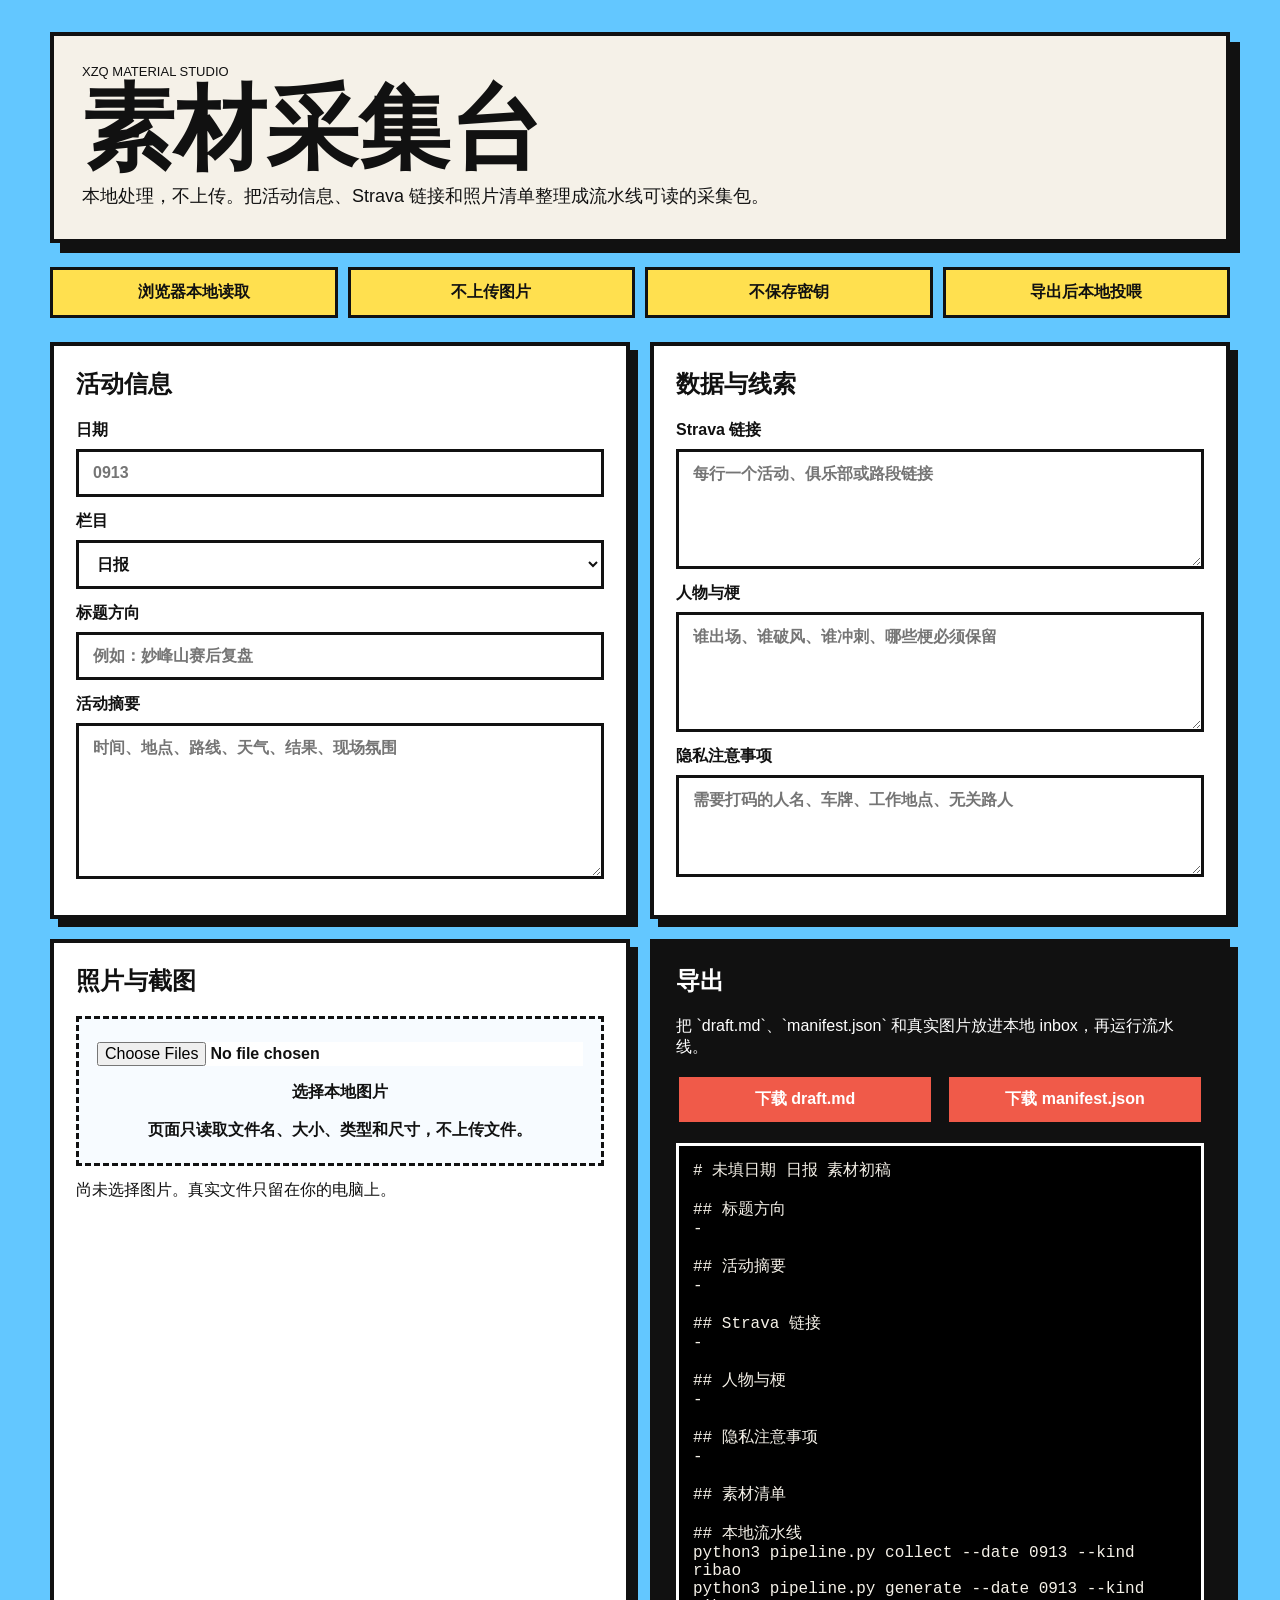
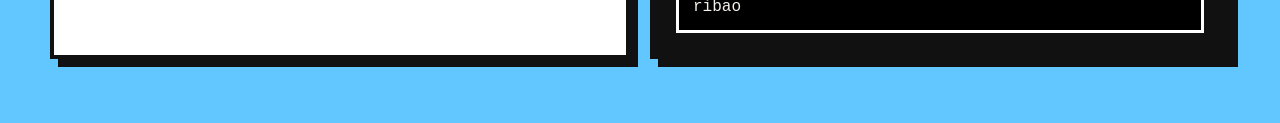
==== pages/material-studio/index.html @ b2db0a84 "feat: add material studio pages" ====
<!doctype html>
<html lang="zh-CN">
  <head>
    <meta charset="utf-8" />
    <meta name="viewport" content="width=device-width, initial-scale=1" />
    <title>辛庄桥小火车素材采集台</title>
    <link rel="stylesheet" href="./styles.css" />
  </head>
  <body>
    <main class="shell">
      <section class="masthead">
        <p class="eyebrow">XZQ MATERIAL STUDIO</p>
        <h1>素材采集台</h1>
        <p class="lead">本地处理，不上传。把活动信息、Strava 链接和照片清单整理成流水线可读的采集包。</p>
      </section>

      <section class="privacy-strip" aria-label="隐私边界">
        <span>浏览器本地读取</span>
        <span>不上传图片</span>
        <span>不保存密钥</span>
        <span>导出后本地投喂</span>
      </section>

      <form id="material-form" class="grid" autocomplete="off">
        <section class="panel">
          <h2>活动信息</h2>
          <label>
            日期
            <input id="date" name="date" type="text" placeholder="0913" required />
          </label>
          <label>
            栏目
            <select id="kind" name="kind">
              <option value="ribao">日报</option>
              <option value="wanbao">晚报</option>
              <option value="zaobao">早报</option>
              <option value="subao">速报</option>
              <option value="kuaixun">快讯</option>
              <option value="tuanjian">团建</option>
            </select>
          </label>
          <label>
            标题方向
            <input id="title-hint" name="titleHint" type="text" placeholder="例如：妙峰山赛后复盘" />
          </label>
          <label>
            活动摘要
            <textarea id="summary" name="summary" rows="7" placeholder="时间、地点、路线、天气、结果、现场氛围"></textarea>
          </label>
        </section>

        <section class="panel">
          <h2>数据与线索</h2>
          <label>
            Strava 链接
            <textarea id="strava-links" name="stravaLinks" rows="5" placeholder="每行一个活动、俱乐部或路段链接"></textarea>
          </label>
          <label>
            人物与梗
            <textarea id="people-notes" name="peopleNotes" rows="5" placeholder="谁出场、谁破风、谁冲刺、哪些梗必须保留"></textarea>
          </label>
          <label>
            隐私注意事项
            <textarea id="privacy-notes" name="privacyNotes" rows="4" placeholder="需要打码的人名、车牌、工作地点、无关路人"></textarea>
          </label>
        </section>

        <section class="panel files">
          <h2>照片与截图</h2>
          <label class="drop">
            <input id="files" type="file" multiple accept="image/*" />
            <strong>选择本地图片</strong>
            <span>页面只读取文件名、大小、类型和尺寸，不上传文件。</span>
          </label>
          <div id="file-list" class="file-list" aria-live="polite"></div>
        </section>

        <section class="panel output">
          <h2>导出</h2>
          <p>把 `draft.md`、`manifest.json` 和真实图片放进本地 inbox，再运行流水线。</p>
          <div class="actions">
            <button type="button" id="download-draft">下载 draft.md</button>
            <button type="button" id="download-manifest">下载 manifest.json</button>
          </div>
          <pre id="preview" aria-label="draft 预览"></pre>
        </section>
      </form>
    </main>
    <script src="./app.js"></script>
  </body>
</html>
---- pages/material-studio/styles.css ----
:root {
  color-scheme: light;
  --ink: #111;
  --paper: #f5f1e8;
  --blue: #63c7ff;
  --red: #f05a49;
  --yellow: #ffe04f;
  --line: #111;
}

* {
  box-sizing: border-box;
}

body {
  margin: 0;
  background: var(--blue);
  color: var(--ink);
  font-family: "Arial Black", "Helvetica Neue", sans-serif;
}

.shell {
  width: min(1180px, calc(100vw - 32px));
  margin: 0 auto;
  padding: 32px 0 48px;
}

.masthead {
  border: 4px solid var(--line);
  background: var(--paper);
  padding: 28px;
  box-shadow: 10px 10px 0 var(--line);
}

.eyebrow {
  margin: 0 0 8px;
  font-size: 13px;
  letter-spacing: 0;
}

h1,
h2,
p {
  margin-top: 0;
}

h1 {
  margin-bottom: 12px;
  font-size: clamp(44px, 8vw, 92px);
  line-height: 0.9;
}

h2 {
  font-size: 24px;
}

.lead {
  max-width: 760px;
  margin-bottom: 0;
  font-family: "Helvetica Neue", sans-serif;
  font-size: 18px;
  line-height: 1.6;
}

.privacy-strip {
  display: grid;
  grid-template-columns: repeat(4, 1fr);
  gap: 10px;
  margin: 24px 0;
}

.privacy-strip span {
  border: 3px solid var(--line);
  background: var(--yellow);
  padding: 12px;
  text-align: center;
  font-weight: 900;
}

.grid {
  display: grid;
  grid-template-columns: repeat(2, minmax(0, 1fr));
  gap: 20px;
}

.panel {
  border: 4px solid var(--line);
  background: white;
  padding: 22px;
  box-shadow: 8px 8px 0 var(--line);
}

label {
  display: grid;
  gap: 8px;
  margin: 14px 0;
  font-family: "Helvetica Neue", sans-serif;
  font-weight: 800;
}

input,
select,
textarea,
button {
  width: 100%;
  border: 3px solid var(--line);
  border-radius: 0;
  background: #fff;
  color: var(--ink);
  font: inherit;
  font-family: "Helvetica Neue", sans-serif;
  padding: 12px 14px;
}

textarea {
  resize: vertical;
}

.drop {
  min-height: 150px;
  place-items: center;
  border: 3px dashed var(--line);
  background: #f7fbff;
  padding: 18px;
  text-align: center;
}

.drop input {
  border: 0;
  padding: 0;
}

.file-list {
  display: grid;
  gap: 10px;
}

.file-card {
  display: grid;
  gap: 8px;
  border: 3px solid var(--line);
  padding: 12px;
  background: var(--paper);
  font-family: "Helvetica Neue", sans-serif;
}

.file-meta {
  display: flex;
  flex-wrap: wrap;
  gap: 8px;
  font-size: 13px;
  font-weight: 800;
}

.file-meta span {
  background: var(--yellow);
  border: 2px solid var(--line);
  padding: 4px 8px;
}

.output {
  background: #111;
  color: white;
}

.actions {
  display: grid;
  grid-template-columns: repeat(2, minmax(0, 1fr));
  gap: 12px;
}

button {
  cursor: pointer;
  background: var(--red);
  color: white;
  font-weight: 900;
}

button:hover {
  transform: translate(-2px, -2px);
  box-shadow: 4px 4px 0 white;
}

pre {
  min-height: 260px;
  overflow: auto;
  border: 3px solid white;
  margin: 18px 0 0;
  padding: 14px;
  background: #000;
  color: #f5f1e8;
  white-space: pre-wrap;
  font-family: ui-monospace, SFMono-Regular, Menlo, Consolas, monospace;
}

@media (max-width: 760px) {
  .privacy-strip,
  .grid,
  .actions {
    grid-template-columns: 1fr;
  }

  .masthead,
  .panel {
    box-shadow: 5px 5px 0 var(--line);
  }
}
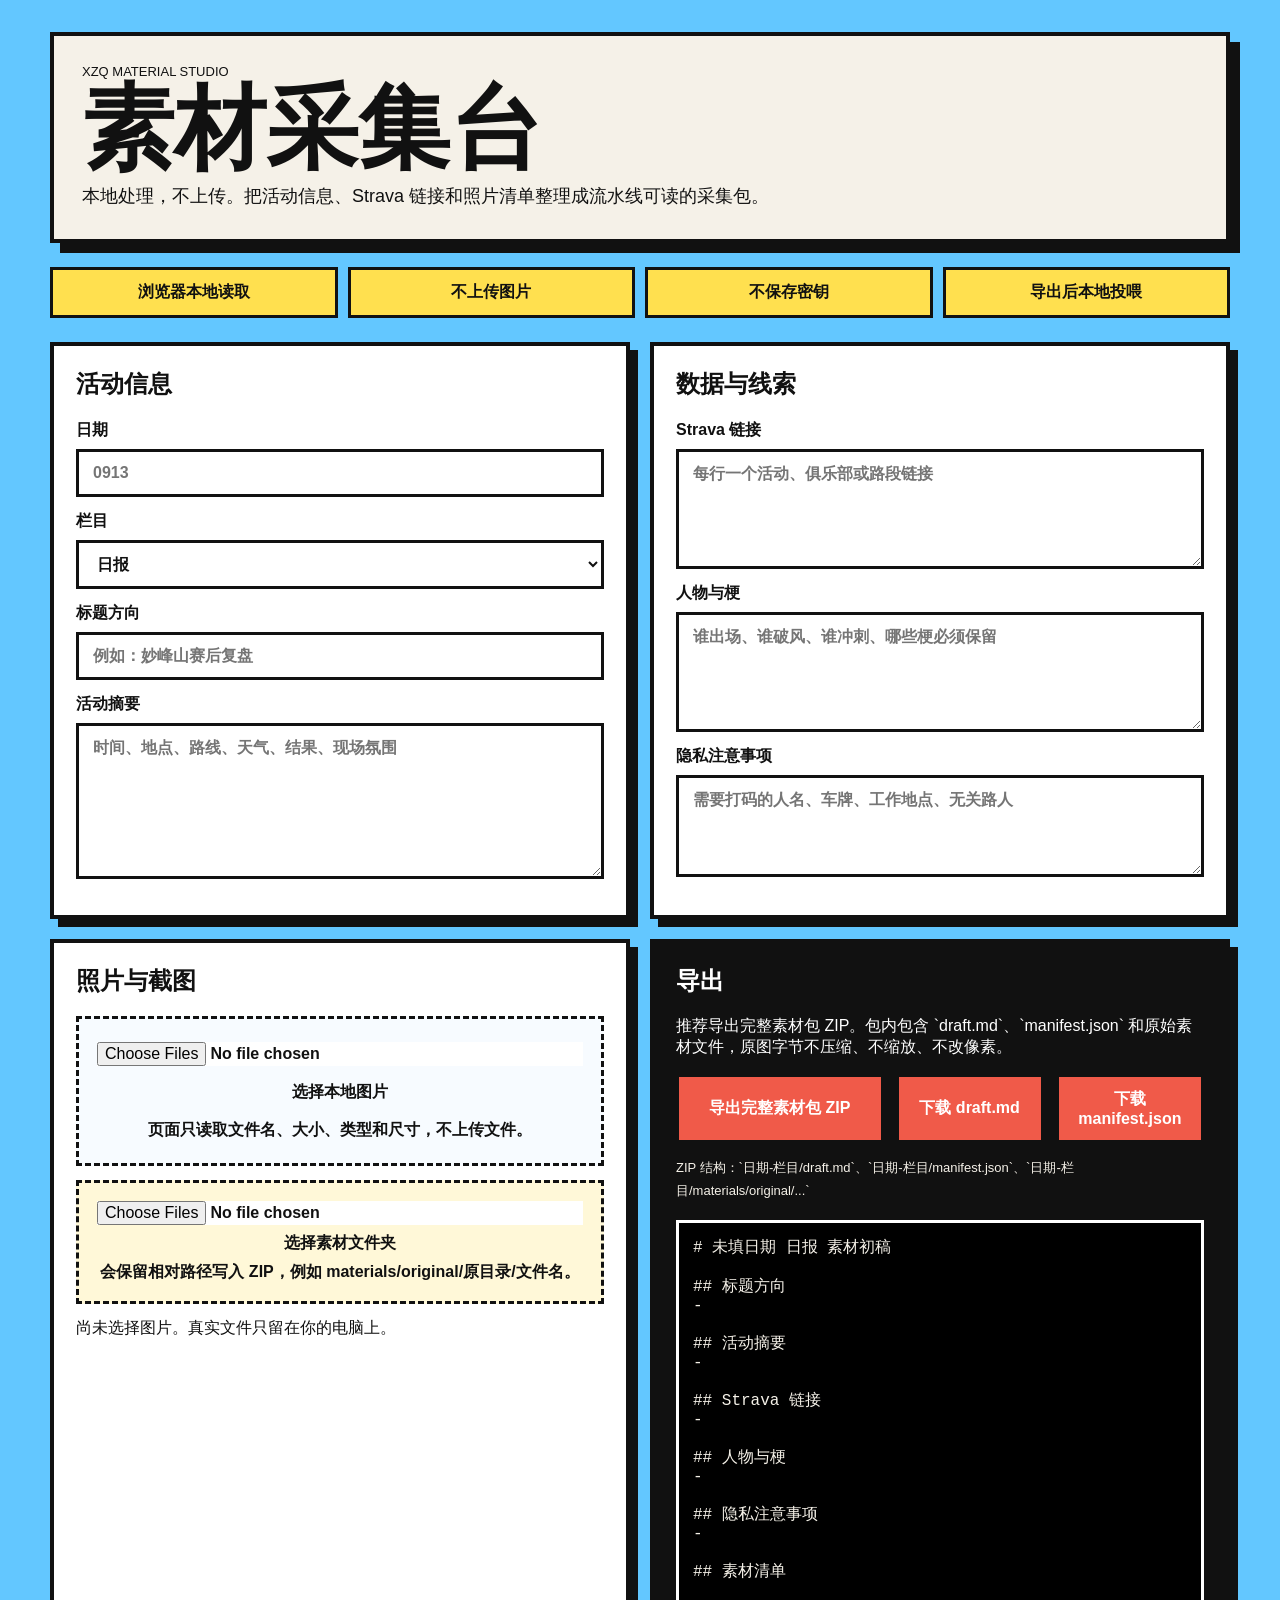
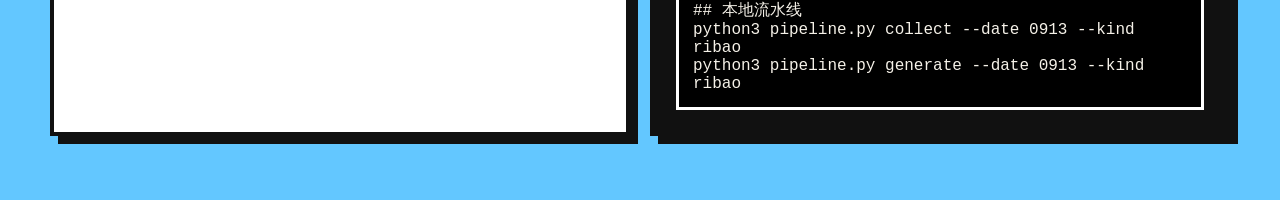
==== commit 4843d66c: "feat: export material studio zip package" ====
--- a/pages/material-studio/index.html
+++ b/pages/material-studio/index.html
@@ -72,16 +72,23 @@
             <strong>选择本地图片</strong>
             <span>页面只读取文件名、大小、类型和尺寸，不上传文件。</span>
           </label>
+          <label class="drop directory">
+            <input id="folders" type="file" multiple webkitdirectory />
+            <strong>选择素材文件夹</strong>
+            <span>会保留相对路径写入 ZIP，例如 materials/original/原目录/文件名。</span>
+          </label>
           <div id="file-list" class="file-list" aria-live="polite"></div>
         </section>
 
         <section class="panel output">
           <h2>导出</h2>
-          <p>把 `draft.md`、`manifest.json` 和真实图片放进本地 inbox，再运行流水线。</p>
+          <p>推荐导出完整素材包 ZIP。包内包含 `draft.md`、`manifest.json` 和原始素材文件，原图字节不压缩、不缩放、不改像素。</p>
           <div class="actions">
+            <button type="button" id="download-zip">导出完整素材包 ZIP</button>
             <button type="button" id="download-draft">下载 draft.md</button>
             <button type="button" id="download-manifest">下载 manifest.json</button>
           </div>
+          <p class="package-shape">ZIP 结构：`日期-栏目/draft.md`、`日期-栏目/manifest.json`、`日期-栏目/materials/original/...`</p>
           <pre id="preview" aria-label="draft 预览"></pre>
         </section>
       </form>
--- a/pages/material-studio/styles.css
+++ b/pages/material-studio/styles.css
@@ -125,6 +125,11 @@
   text-align: center;
 }
 
+.drop.directory {
+  min-height: 112px;
+  background: #fff8d8;
+}
+
 .drop input {
   border: 0;
   padding: 0;
@@ -165,7 +170,7 @@
 
 .actions {
   display: grid;
-  grid-template-columns: repeat(2, minmax(0, 1fr));
+  grid-template-columns: 1.4fr repeat(2, minmax(0, 1fr));
   gap: 12px;
 }
 
@@ -179,6 +184,14 @@
 button:hover {
   transform: translate(-2px, -2px);
   box-shadow: 4px 4px 0 white;
+}
+
+.package-shape {
+  color: #f5f1e8;
+  font-family: "Helvetica Neue", sans-serif;
+  font-size: 13px;
+  line-height: 1.7;
+  margin: 14px 0 0;
 }
 
 pre {
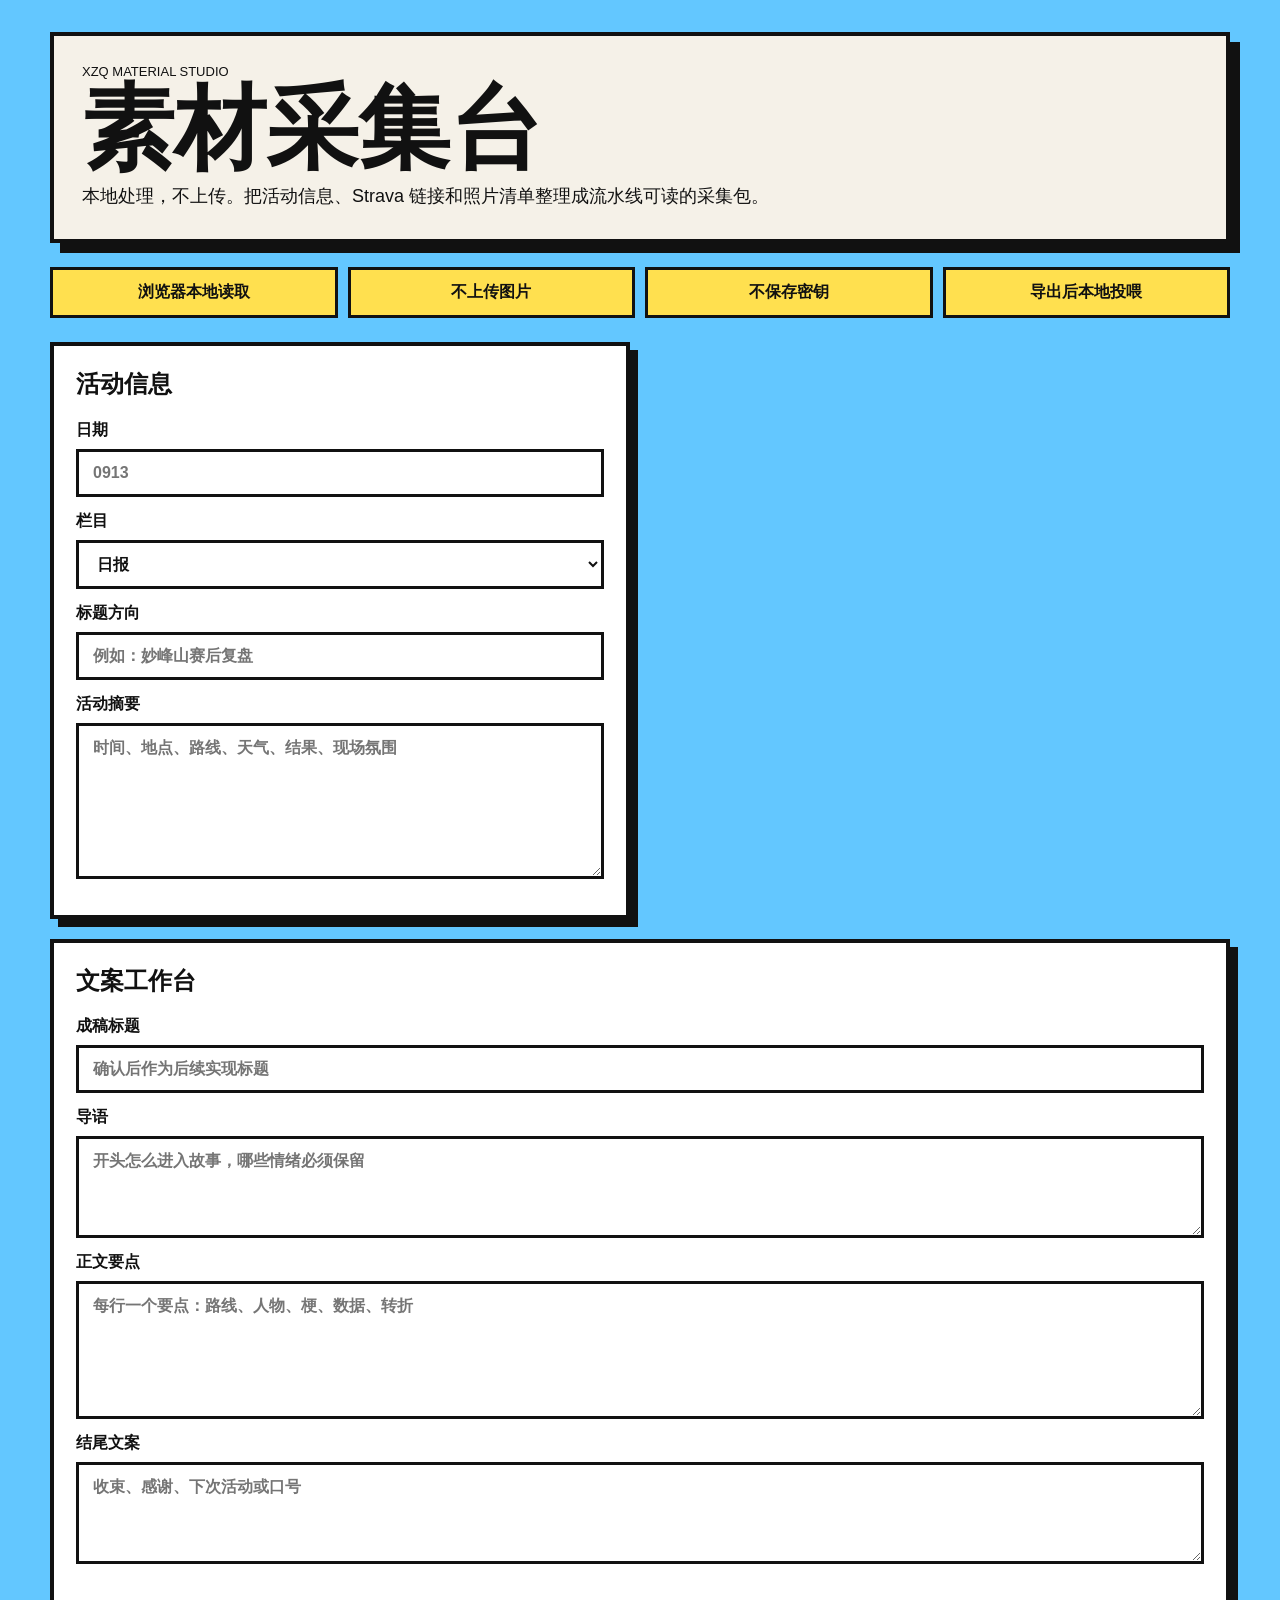
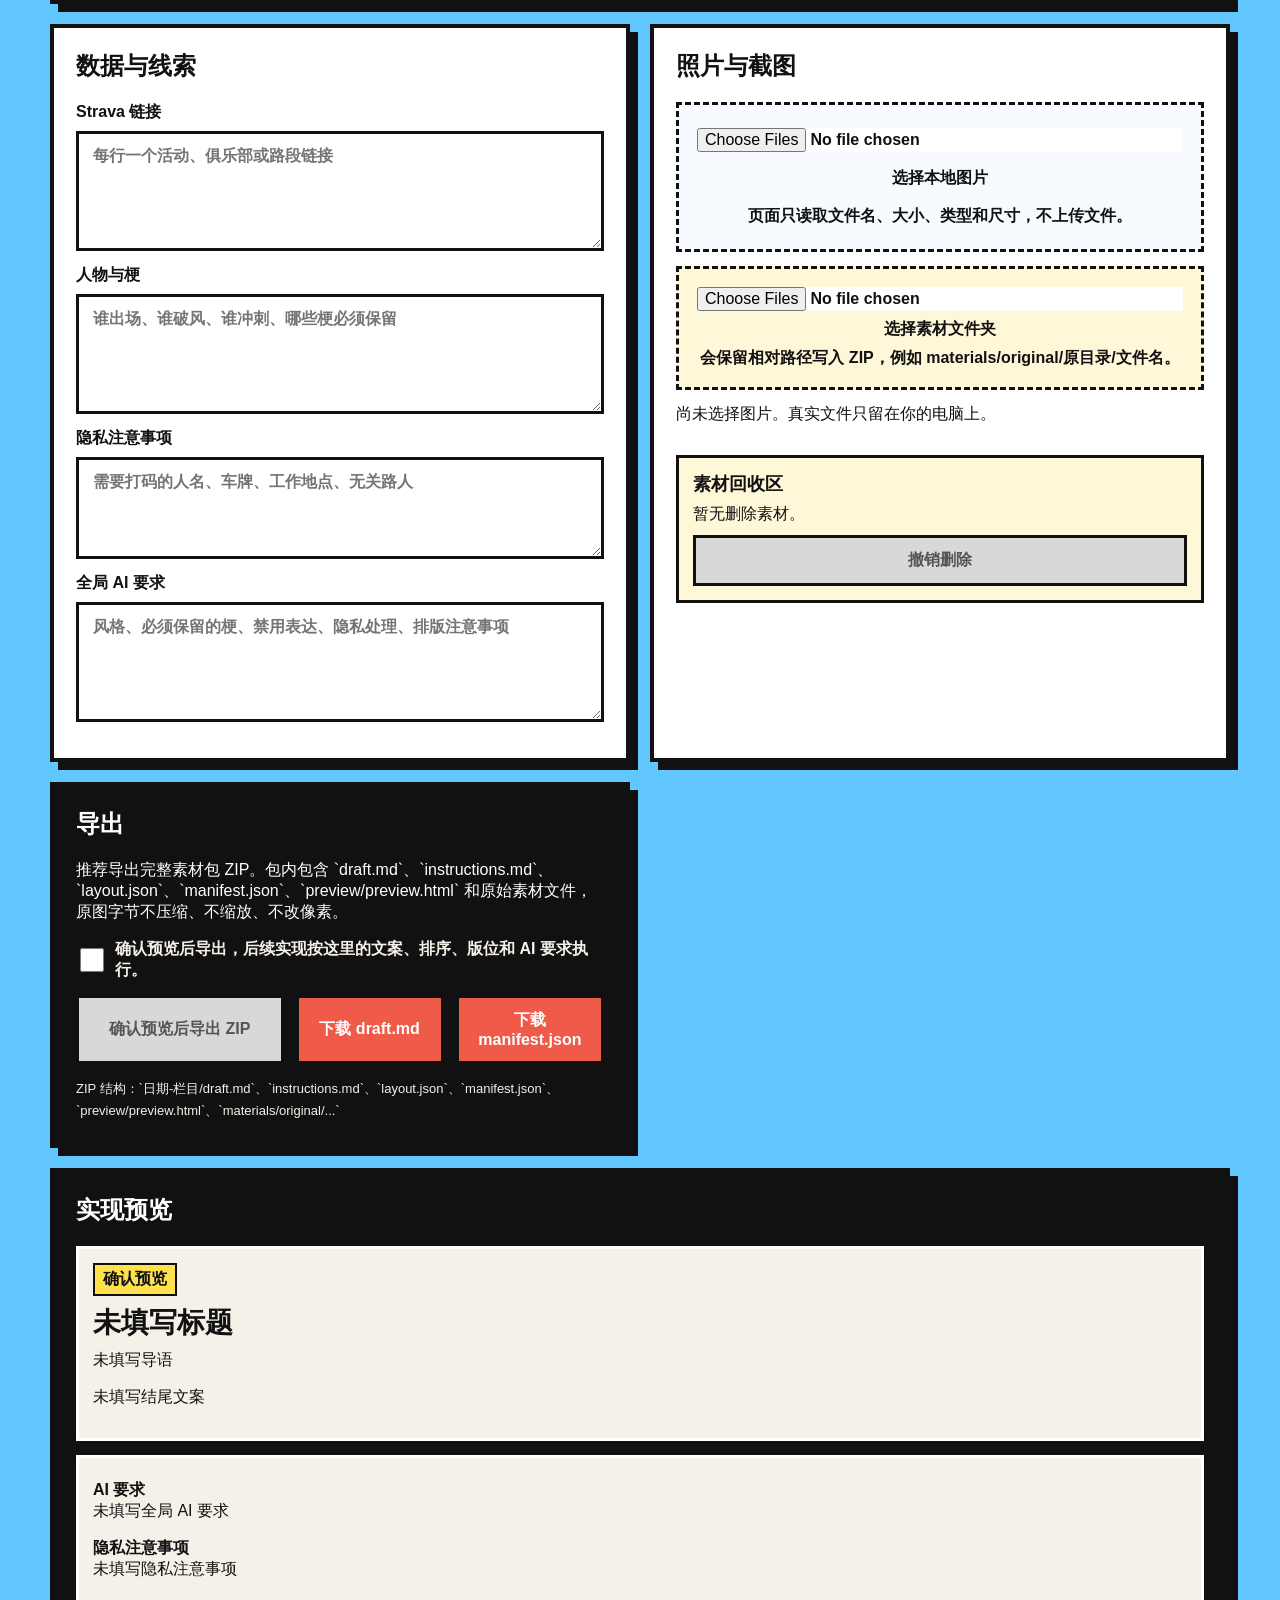
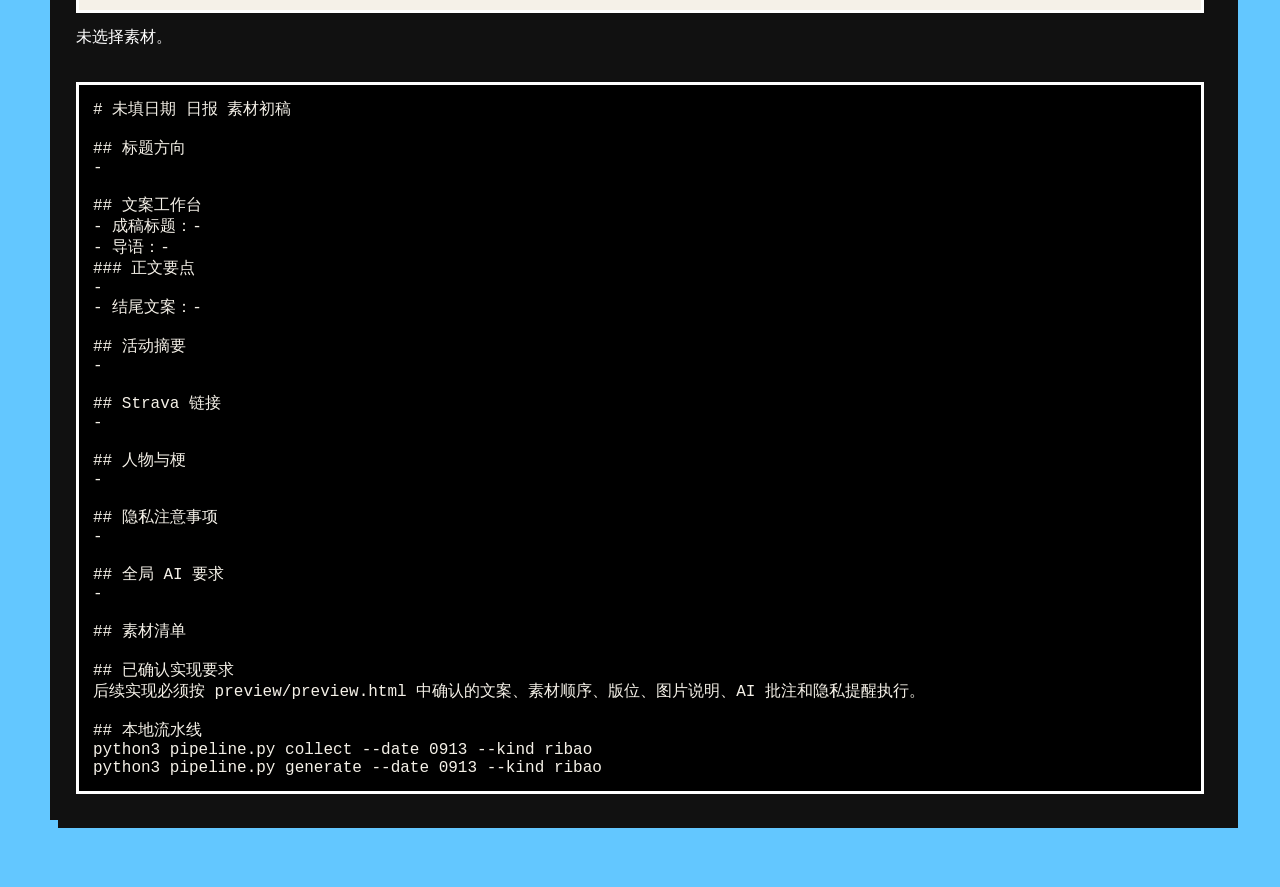
==== commit 3bcb551b: "feat: upgrade material studio workbench" ====
--- a/pages/material-studio/index.html
+++ b/pages/material-studio/index.html
@@ -49,6 +49,26 @@
           </label>
         </section>
 
+        <section class="panel copydesk">
+          <h2>文案工作台</h2>
+          <label>
+            成稿标题
+            <input id="final-title" name="finalTitle" type="text" placeholder="确认后作为后续实现标题" />
+          </label>
+          <label>
+            导语
+            <textarea id="intro-copy" name="introCopy" rows="4" placeholder="开头怎么进入故事，哪些情绪必须保留"></textarea>
+          </label>
+          <label>
+            正文要点
+            <textarea id="body-points" name="bodyPoints" rows="6" placeholder="每行一个要点：路线、人物、梗、数据、转折"></textarea>
+          </label>
+          <label>
+            结尾文案
+            <textarea id="outro-copy" name="outroCopy" rows="4" placeholder="收束、感谢、下次活动或口号"></textarea>
+          </label>
+        </section>
+
         <section class="panel">
           <h2>数据与线索</h2>
           <label>
@@ -62,6 +82,10 @@
           <label>
             隐私注意事项
             <textarea id="privacy-notes" name="privacyNotes" rows="4" placeholder="需要打码的人名、车牌、工作地点、无关路人"></textarea>
+          </label>
+          <label>
+            全局 AI 要求
+            <textarea id="ai-instructions" name="aiInstructions" rows="5" placeholder="风格、必须保留的梗、禁用表达、隐私处理、排版注意事项"></textarea>
           </label>
         </section>
 
@@ -78,17 +102,31 @@
             <span>会保留相对路径写入 ZIP，例如 materials/original/原目录/文件名。</span>
           </label>
           <div id="file-list" class="file-list" aria-live="polite"></div>
+          <div class="deleted-zone" aria-live="polite">
+            <h3>素材回收区</h3>
+            <p id="deleted-summary">暂无删除素材。</p>
+            <button type="button" id="undo-delete" disabled>撤销删除</button>
+          </div>
         </section>
 
         <section class="panel output">
           <h2>导出</h2>
-          <p>推荐导出完整素材包 ZIP。包内包含 `draft.md`、`manifest.json` 和原始素材文件，原图字节不压缩、不缩放、不改像素。</p>
+          <p>推荐导出完整素材包 ZIP。包内包含 `draft.md`、`instructions.md`、`layout.json`、`manifest.json`、`preview/preview.html` 和原始素材文件，原图字节不压缩、不缩放、不改像素。</p>
+          <label class="confirm-line">
+            <input id="confirm-export" type="checkbox" />
+            确认预览后导出，后续实现按这里的文案、排序、版位和 AI 要求执行。
+          </label>
           <div class="actions">
-            <button type="button" id="download-zip">导出完整素材包 ZIP</button>
+            <button type="button" id="download-zip" disabled>导出完整素材包 ZIP</button>
             <button type="button" id="download-draft">下载 draft.md</button>
             <button type="button" id="download-manifest">下载 manifest.json</button>
           </div>
-          <p class="package-shape">ZIP 结构：`日期-栏目/draft.md`、`日期-栏目/manifest.json`、`日期-栏目/materials/original/...`</p>
+          <p class="package-shape">ZIP 结构：`日期-栏目/draft.md`、`instructions.md`、`layout.json`、`manifest.json`、`preview/preview.html`、`materials/original/...`</p>
+        </section>
+
+        <section class="panel output preview-panel">
+          <h2>实现预览</h2>
+          <div id="visual-preview" class="visual-preview" aria-label="实现预览"></div>
           <pre id="preview" aria-label="draft 预览"></pre>
         </section>
       </form>
--- a/pages/material-studio/styles.css
+++ b/pages/material-studio/styles.css
@@ -90,6 +90,11 @@
   box-shadow: 8px 8px 0 var(--line);
 }
 
+.copydesk,
+.preview-panel {
+  grid-column: 1 / -1;
+}
+
 label {
   display: grid;
   gap: 8px;
@@ -114,6 +119,17 @@
 
 textarea {
   resize: vertical;
+}
+
+button:disabled {
+  cursor: not-allowed;
+  background: #d8d8d8;
+  color: #555;
+}
+
+button:disabled:hover {
+  transform: none;
+  box-shadow: none;
 }
 
 .drop {
@@ -142,11 +158,37 @@
 
 .file-card {
   display: grid;
-  gap: 8px;
+  gap: 12px;
   border: 3px solid var(--line);
   padding: 12px;
   background: var(--paper);
   font-family: "Helvetica Neue", sans-serif;
+}
+
+.file-head {
+  display: grid;
+  grid-template-columns: 132px 1fr;
+  gap: 12px;
+  align-items: start;
+}
+
+.file-thumb,
+.preview-item img,
+.preview-thumb {
+  width: 100%;
+  aspect-ratio: 4 / 3;
+  object-fit: cover;
+  border: 3px solid var(--line);
+  background: white;
+}
+
+.file-thumb.placeholder,
+.preview-thumb.placeholder {
+  display: grid;
+  place-items: center;
+  min-height: 96px;
+  font-size: 13px;
+  font-weight: 900;
 }
 
 .file-meta {
@@ -163,9 +205,49 @@
   padding: 4px 8px;
 }
 
+.file-controls {
+  display: grid;
+  grid-template-columns: repeat(3, minmax(0, 1fr));
+  gap: 8px;
+}
+
+.file-controls button {
+  padding: 9px 10px;
+  background: var(--ink);
+}
+
+.deleted-zone {
+  margin-top: 14px;
+  border: 3px solid var(--line);
+  background: #fff8d8;
+  padding: 14px;
+  font-family: "Helvetica Neue", sans-serif;
+}
+
+.deleted-zone h3 {
+  margin: 0 0 8px;
+  font-size: 18px;
+}
+
+.deleted-zone p {
+  margin-bottom: 10px;
+}
+
 .output {
   background: #111;
   color: white;
+}
+
+.confirm-line {
+  grid-template-columns: auto 1fr;
+  align-items: center;
+  color: #f5f1e8;
+}
+
+.confirm-line input {
+  width: 24px;
+  height: 24px;
+  padding: 0;
 }
 
 .actions {
@@ -206,10 +288,64 @@
   font-family: ui-monospace, SFMono-Regular, Menlo, Consolas, monospace;
 }
 
+.visual-preview {
+  display: grid;
+  gap: 14px;
+  font-family: "Helvetica Neue", sans-serif;
+}
+
+.preview-copy,
+.preview-rules,
+.preview-item {
+  border: 3px solid white;
+  background: #f5f1e8;
+  color: var(--ink);
+  padding: 14px;
+}
+
+.preview-copy span,
+.preview-item span {
+  display: inline-block;
+  margin-bottom: 8px;
+  border: 2px solid var(--line);
+  background: var(--yellow);
+  padding: 4px 8px;
+  font-weight: 900;
+}
+
+.preview-copy h3 {
+  margin: 0 0 8px;
+  font-size: 28px;
+}
+
+.preview-rules strong {
+  display: block;
+  margin-top: 8px;
+}
+
+.preview-materials {
+  display: grid;
+  gap: 12px;
+}
+
+.preview-item {
+  display: grid;
+  grid-template-columns: 150px 1fr;
+  gap: 12px;
+}
+
+.preview-item p {
+  margin-bottom: 8px;
+  line-height: 1.5;
+}
+
 @media (max-width: 760px) {
   .privacy-strip,
   .grid,
-  .actions {
+  .actions,
+  .file-head,
+  .file-controls,
+  .preview-item {
     grid-template-columns: 1fr;
   }
 
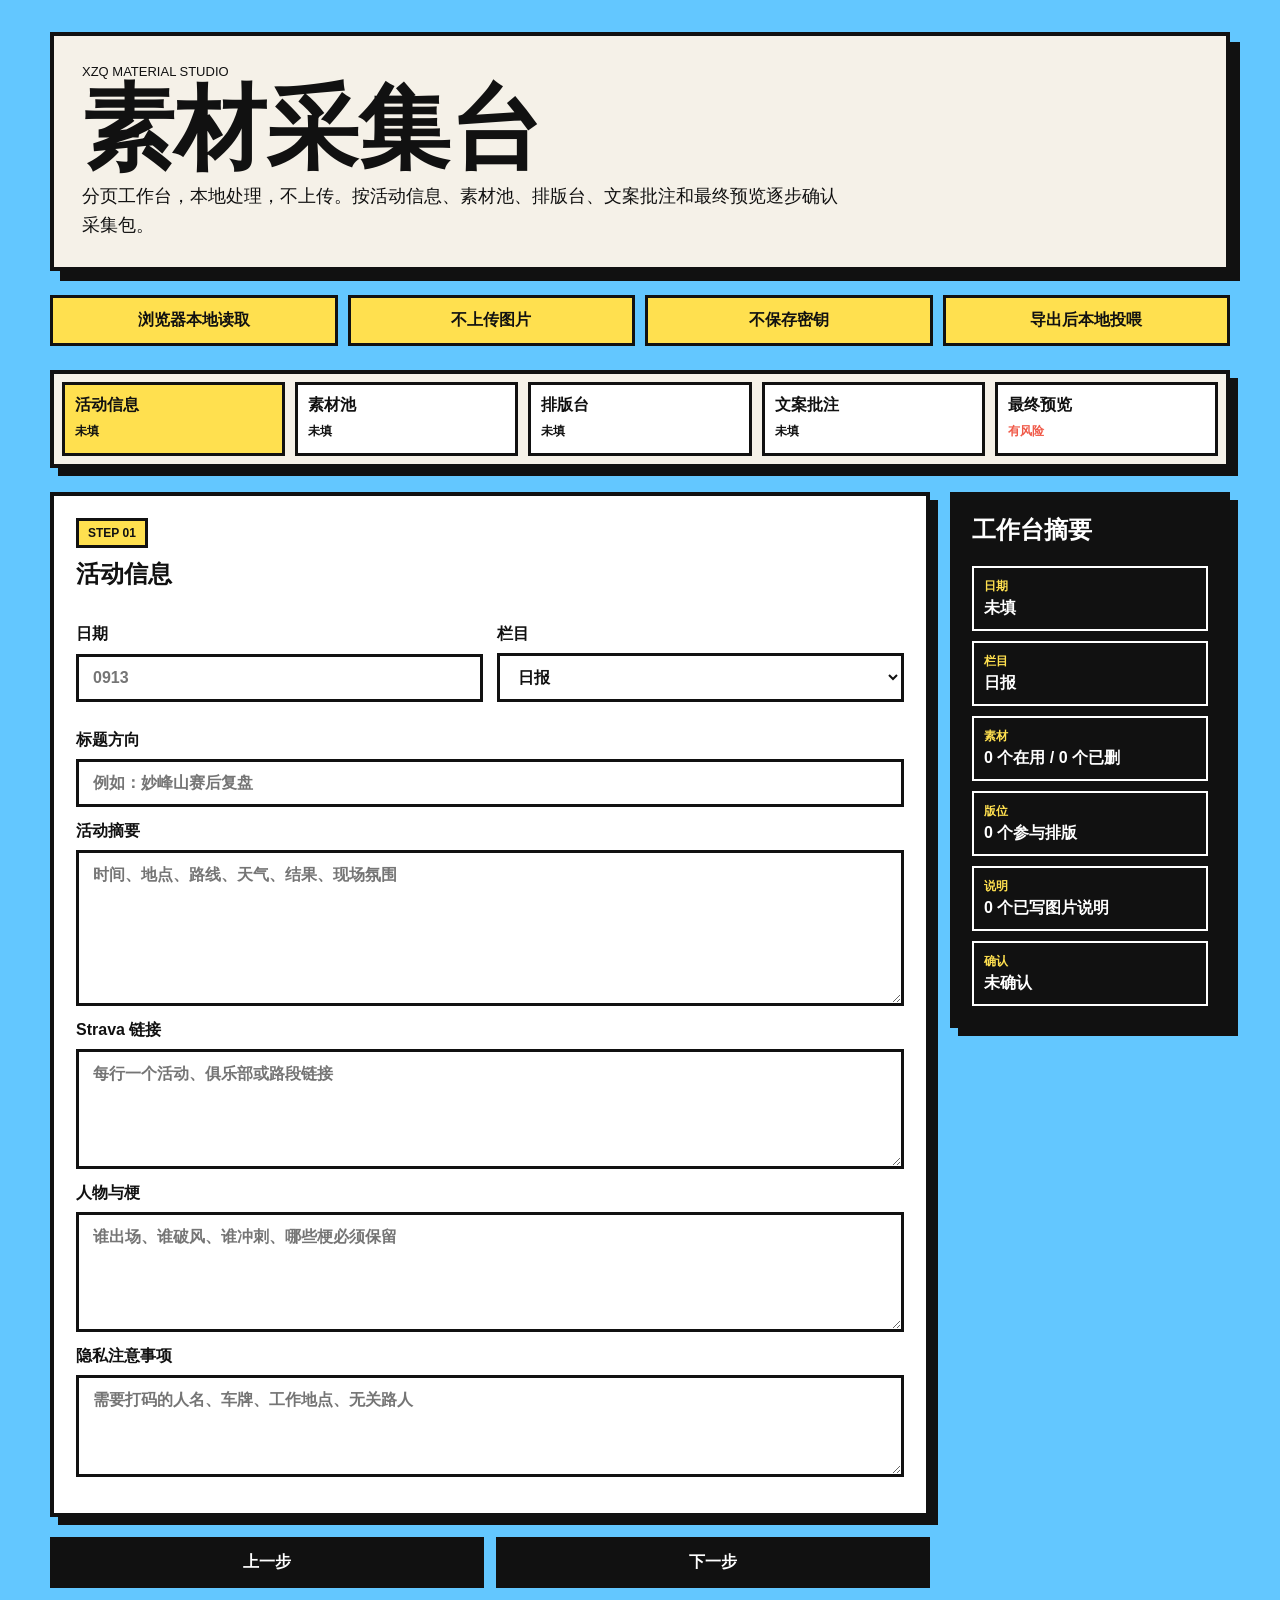
==== commit a167e548: "feat: add paged material studio workflow" ====
--- a/pages/material-studio/index.html
+++ b/pages/material-studio/index.html
@@ -11,7 +11,7 @@
       <section class="masthead">
         <p class="eyebrow">XZQ MATERIAL STUDIO</p>
         <h1>素材采集台</h1>
-        <p class="lead">本地处理，不上传。把活动信息、Strava 链接和照片清单整理成流水线可读的采集包。</p>
+        <p class="lead">分页工作台，本地处理，不上传。按活动信息、素材池、排版台、文案批注和最终预览逐步确认采集包。</p>
       </section>
 
       <section class="privacy-strip" aria-label="隐私边界">
@@ -21,24 +21,39 @@
         <span>导出后本地投喂</span>
       </section>
 
-      <form id="material-form" class="grid" autocomplete="off">
-        <section class="panel">
+      <nav id="stage-nav" class="stage-nav" aria-label="分页工作台步骤">
+        <button type="button" data-stage="activity">活动信息</button>
+        <button type="button" data-stage="materials">素材池</button>
+        <button type="button" data-stage="layout">排版台</button>
+        <button type="button" data-stage="copy">文案批注</button>
+        <button type="button" data-stage="preview">最终预览</button>
+      </nav>
+
+      <form id="material-form" class="workspace" autocomplete="off">
+        <aside id="workspace-summary" class="workspace-summary" aria-live="polite">
+          <h2>工作台摘要</h2>
+        </aside>
+
+        <section class="panel stage-panel" data-stage-panel="activity">
+          <p class="stage-kicker">STEP 01</p>
           <h2>活动信息</h2>
-          <label>
-            日期
-            <input id="date" name="date" type="text" placeholder="0913" required />
-          </label>
-          <label>
-            栏目
-            <select id="kind" name="kind">
-              <option value="ribao">日报</option>
-              <option value="wanbao">晚报</option>
-              <option value="zaobao">早报</option>
-              <option value="subao">速报</option>
-              <option value="kuaixun">快讯</option>
-              <option value="tuanjian">团建</option>
-            </select>
-          </label>
+          <div class="two-column">
+            <label>
+              日期
+              <input id="date" name="date" type="text" placeholder="0913" required />
+            </label>
+            <label>
+              栏目
+              <select id="kind" name="kind">
+                <option value="ribao">日报</option>
+                <option value="wanbao">晚报</option>
+                <option value="zaobao">早报</option>
+                <option value="subao">速报</option>
+                <option value="kuaixun">快讯</option>
+                <option value="tuanjian">团建</option>
+              </select>
+            </label>
+          </div>
           <label>
             标题方向
             <input id="title-hint" name="titleHint" type="text" placeholder="例如：妙峰山赛后复盘" />
@@ -47,30 +62,6 @@
             活动摘要
             <textarea id="summary" name="summary" rows="7" placeholder="时间、地点、路线、天气、结果、现场氛围"></textarea>
           </label>
-        </section>
-
-        <section class="panel copydesk">
-          <h2>文案工作台</h2>
-          <label>
-            成稿标题
-            <input id="final-title" name="finalTitle" type="text" placeholder="确认后作为后续实现标题" />
-          </label>
-          <label>
-            导语
-            <textarea id="intro-copy" name="introCopy" rows="4" placeholder="开头怎么进入故事，哪些情绪必须保留"></textarea>
-          </label>
-          <label>
-            正文要点
-            <textarea id="body-points" name="bodyPoints" rows="6" placeholder="每行一个要点：路线、人物、梗、数据、转折"></textarea>
-          </label>
-          <label>
-            结尾文案
-            <textarea id="outro-copy" name="outroCopy" rows="4" placeholder="收束、感谢、下次活动或口号"></textarea>
-          </label>
-        </section>
-
-        <section class="panel">
-          <h2>数据与线索</h2>
           <label>
             Strava 链接
             <textarea id="strava-links" name="stravaLinks" rows="5" placeholder="每行一个活动、俱乐部或路段链接"></textarea>
@@ -83,14 +74,11 @@
             隐私注意事项
             <textarea id="privacy-notes" name="privacyNotes" rows="4" placeholder="需要打码的人名、车牌、工作地点、无关路人"></textarea>
           </label>
-          <label>
-            全局 AI 要求
-            <textarea id="ai-instructions" name="aiInstructions" rows="5" placeholder="风格、必须保留的梗、禁用表达、隐私处理、排版注意事项"></textarea>
-          </label>
         </section>
 
-        <section class="panel files">
-          <h2>照片与截图</h2>
+        <section class="panel stage-panel files" data-stage-panel="materials" hidden>
+          <p class="stage-kicker">STEP 02</p>
+          <h2>素材池</h2>
           <label class="drop">
             <input id="files" type="file" multiple accept="image/*" />
             <strong>选择本地图片</strong>
@@ -109,12 +97,46 @@
           </div>
         </section>
 
-        <section class="panel output">
-          <h2>导出</h2>
-          <p>推荐导出完整素材包 ZIP。包内包含 `draft.md`、`instructions.md`、`layout.json`、`manifest.json`、`preview/preview.html` 和原始素材文件，原图字节不压缩、不缩放、不改像素。</p>
+        <section class="panel stage-panel" data-stage-panel="layout" hidden>
+          <p class="stage-kicker">STEP 03</p>
+          <h2>排版台</h2>
+          <p class="panel-note">调整素材顺序、版位、图片说明和单图 AI 批注。删除请回到素材池处理。</p>
+          <div id="layout-workbench" class="layout-workbench" aria-live="polite"></div>
+        </section>
+
+        <section class="panel stage-panel copydesk" data-stage-panel="copy" hidden>
+          <p class="stage-kicker">STEP 04</p>
+          <h2>文案批注 / 文案工作台</h2>
+          <label>
+            成稿标题
+            <input id="final-title" name="finalTitle" type="text" placeholder="确认后作为后续实现标题" />
+          </label>
+          <label>
+            导语
+            <textarea id="intro-copy" name="introCopy" rows="4" placeholder="开头怎么进入故事，哪些情绪必须保留"></textarea>
+          </label>
+          <label>
+            正文要点
+            <textarea id="body-points" name="bodyPoints" rows="6" placeholder="每行一个要点：路线、人物、梗、数据、转折"></textarea>
+          </label>
+          <label>
+            结尾文案
+            <textarea id="outro-copy" name="outroCopy" rows="4" placeholder="收束、感谢、下次活动或口号"></textarea>
+          </label>
+          <label>
+            全局 AI 要求
+            <textarea id="ai-instructions" name="aiInstructions" rows="5" placeholder="风格、必须保留的梗、禁用表达、隐私处理、排版注意事项"></textarea>
+          </label>
+        </section>
+
+        <section class="panel stage-panel output preview-stage" data-stage-panel="preview" hidden>
+          <p class="stage-kicker">STEP 05</p>
+          <h2>最终预览</h2>
+          <p>实现预览是导出包的契约。后续实现必须按这里的文案、排序、版位、图片说明、AI 要求和隐私提醒执行。</p>
+          <div id="visual-preview" class="visual-preview" aria-label="实现预览"></div>
           <label class="confirm-line">
             <input id="confirm-export" type="checkbox" />
-            确认预览后导出，后续实现按这里的文案、排序、版位和 AI 要求执行。
+            我确认后续实现必须以当前最终预览为准。确认预览后导出完整素材包 ZIP。
           </label>
           <div class="actions">
             <button type="button" id="download-zip" disabled>导出完整素材包 ZIP</button>
@@ -122,13 +144,13 @@
             <button type="button" id="download-manifest">下载 manifest.json</button>
           </div>
           <p class="package-shape">ZIP 结构：`日期-栏目/draft.md`、`instructions.md`、`layout.json`、`manifest.json`、`preview/preview.html`、`materials/original/...`</p>
+          <pre id="preview" aria-label="draft 预览"></pre>
         </section>
 
-        <section class="panel output preview-panel">
-          <h2>实现预览</h2>
-          <div id="visual-preview" class="visual-preview" aria-label="实现预览"></div>
-          <pre id="preview" aria-label="draft 预览"></pre>
-        </section>
+        <div class="stage-footer">
+          <button type="button" id="prev-stage">上一步</button>
+          <button type="button" id="next-stage">下一步</button>
+        </div>
       </form>
     </main>
     <script src="./app.js"></script>
--- a/pages/material-studio/styles.css
+++ b/pages/material-studio/styles.css
@@ -77,10 +77,53 @@
   font-weight: 900;
 }
 
-.grid {
-  display: grid;
-  grid-template-columns: repeat(2, minmax(0, 1fr));
+.stage-nav {
+  position: sticky;
+  top: 0;
+  z-index: 10;
+  display: grid;
+  grid-template-columns: repeat(5, minmax(0, 1fr));
+  gap: 10px;
+  margin: 24px 0;
+  padding: 8px;
+  border: 4px solid var(--line);
+  background: var(--paper);
+  box-shadow: 8px 8px 0 var(--line);
+}
+
+.stage-nav button {
+  display: grid;
+  gap: 4px;
+  min-height: 74px;
+  padding: 10px;
+  background: white;
+  color: var(--ink);
+  text-align: left;
+}
+
+.stage-nav button.active {
+  background: var(--yellow);
+}
+
+.stage-nav button span {
+  font-family: "Helvetica Neue", sans-serif;
+  font-size: 12px;
+  font-weight: 900;
+}
+
+.stage-nav button[data-stage-status="有风险"] span {
+  color: var(--red);
+}
+
+.stage-nav button[data-stage-status="已确认"] {
+  background: #b9ff80;
+}
+
+.workspace {
+  display: grid;
+  grid-template-columns: minmax(0, 1fr) 280px;
   gap: 20px;
+  align-items: start;
 }
 
 .panel {
@@ -90,9 +133,74 @@
   box-shadow: 8px 8px 0 var(--line);
 }
 
-.copydesk,
-.preview-panel {
-  grid-column: 1 / -1;
+.stage-panel {
+  min-height: 560px;
+}
+
+.stage-panel[hidden] {
+  display: none;
+}
+
+.stage-kicker {
+  display: inline-block;
+  margin-bottom: 10px;
+  border: 3px solid var(--line);
+  background: var(--yellow);
+  padding: 5px 9px;
+  font-family: "Helvetica Neue", sans-serif;
+  font-size: 12px;
+  font-weight: 900;
+}
+
+.panel-note {
+  font-family: "Helvetica Neue", sans-serif;
+  line-height: 1.6;
+}
+
+.workspace-summary {
+  position: sticky;
+  top: 122px;
+  grid-column: 2;
+  grid-row: 1;
+  border: 4px solid var(--line);
+  background: #111;
+  color: white;
+  padding: 18px;
+  box-shadow: 8px 8px 0 var(--line);
+  font-family: "Helvetica Neue", sans-serif;
+}
+
+.workspace-summary dl {
+  display: grid;
+  gap: 10px;
+  margin: 0;
+}
+
+.workspace-summary div {
+  border: 2px solid white;
+  padding: 10px;
+}
+
+.workspace-summary dt {
+  font-size: 12px;
+  font-weight: 900;
+  color: var(--yellow);
+}
+
+.workspace-summary dd {
+  margin: 3px 0 0;
+  font-weight: 900;
+}
+
+.stage-panel,
+.stage-footer {
+  grid-column: 1;
+}
+
+.two-column {
+  display: grid;
+  grid-template-columns: repeat(2, minmax(0, 1fr));
+  gap: 14px;
 }
 
 label {
@@ -214,6 +322,41 @@
 .file-controls button {
   padding: 9px 10px;
   background: var(--ink);
+}
+
+.layout-workbench {
+  display: grid;
+  gap: 14px;
+}
+
+.layout-row {
+  display: grid;
+  grid-template-columns: 150px 1fr;
+  gap: 14px;
+  border: 3px solid var(--line);
+  background: var(--paper);
+  padding: 12px;
+  font-family: "Helvetica Neue", sans-serif;
+}
+
+.layout-body {
+  display: grid;
+  gap: 10px;
+}
+
+.layout-title {
+  display: flex;
+  flex-wrap: wrap;
+  justify-content: space-between;
+  gap: 8px;
+}
+
+.layout-title span {
+  border: 2px solid var(--line);
+  background: var(--yellow);
+  padding: 4px 8px;
+  font-size: 13px;
+  font-weight: 900;
 }
 
 .deleted-zone {
@@ -339,14 +482,49 @@
   line-height: 1.5;
 }
 
+.stage-footer {
+  display: grid;
+  grid-template-columns: 1fr 1fr;
+  gap: 12px;
+}
+
+.stage-footer button {
+  background: var(--ink);
+}
+
 @media (max-width: 760px) {
-  .privacy-strip,
-  .grid,
+  .privacy-strip {
+    grid-template-columns: 1fr;
+  }
+
+  .stage-nav {
+    display: flex;
+    overflow-x: auto;
+  }
+
+  .stage-nav button {
+    min-width: 132px;
+  }
+
+  .workspace,
   .actions,
   .file-head,
   .file-controls,
-  .preview-item {
+  .preview-item,
+  .layout-row,
+  .two-column,
+  .stage-footer {
     grid-template-columns: 1fr;
+  }
+
+  .workspace-summary,
+  .stage-panel,
+  .stage-footer {
+    grid-column: 1;
+  }
+
+  .workspace-summary {
+    position: static;
   }
 
   .masthead,
